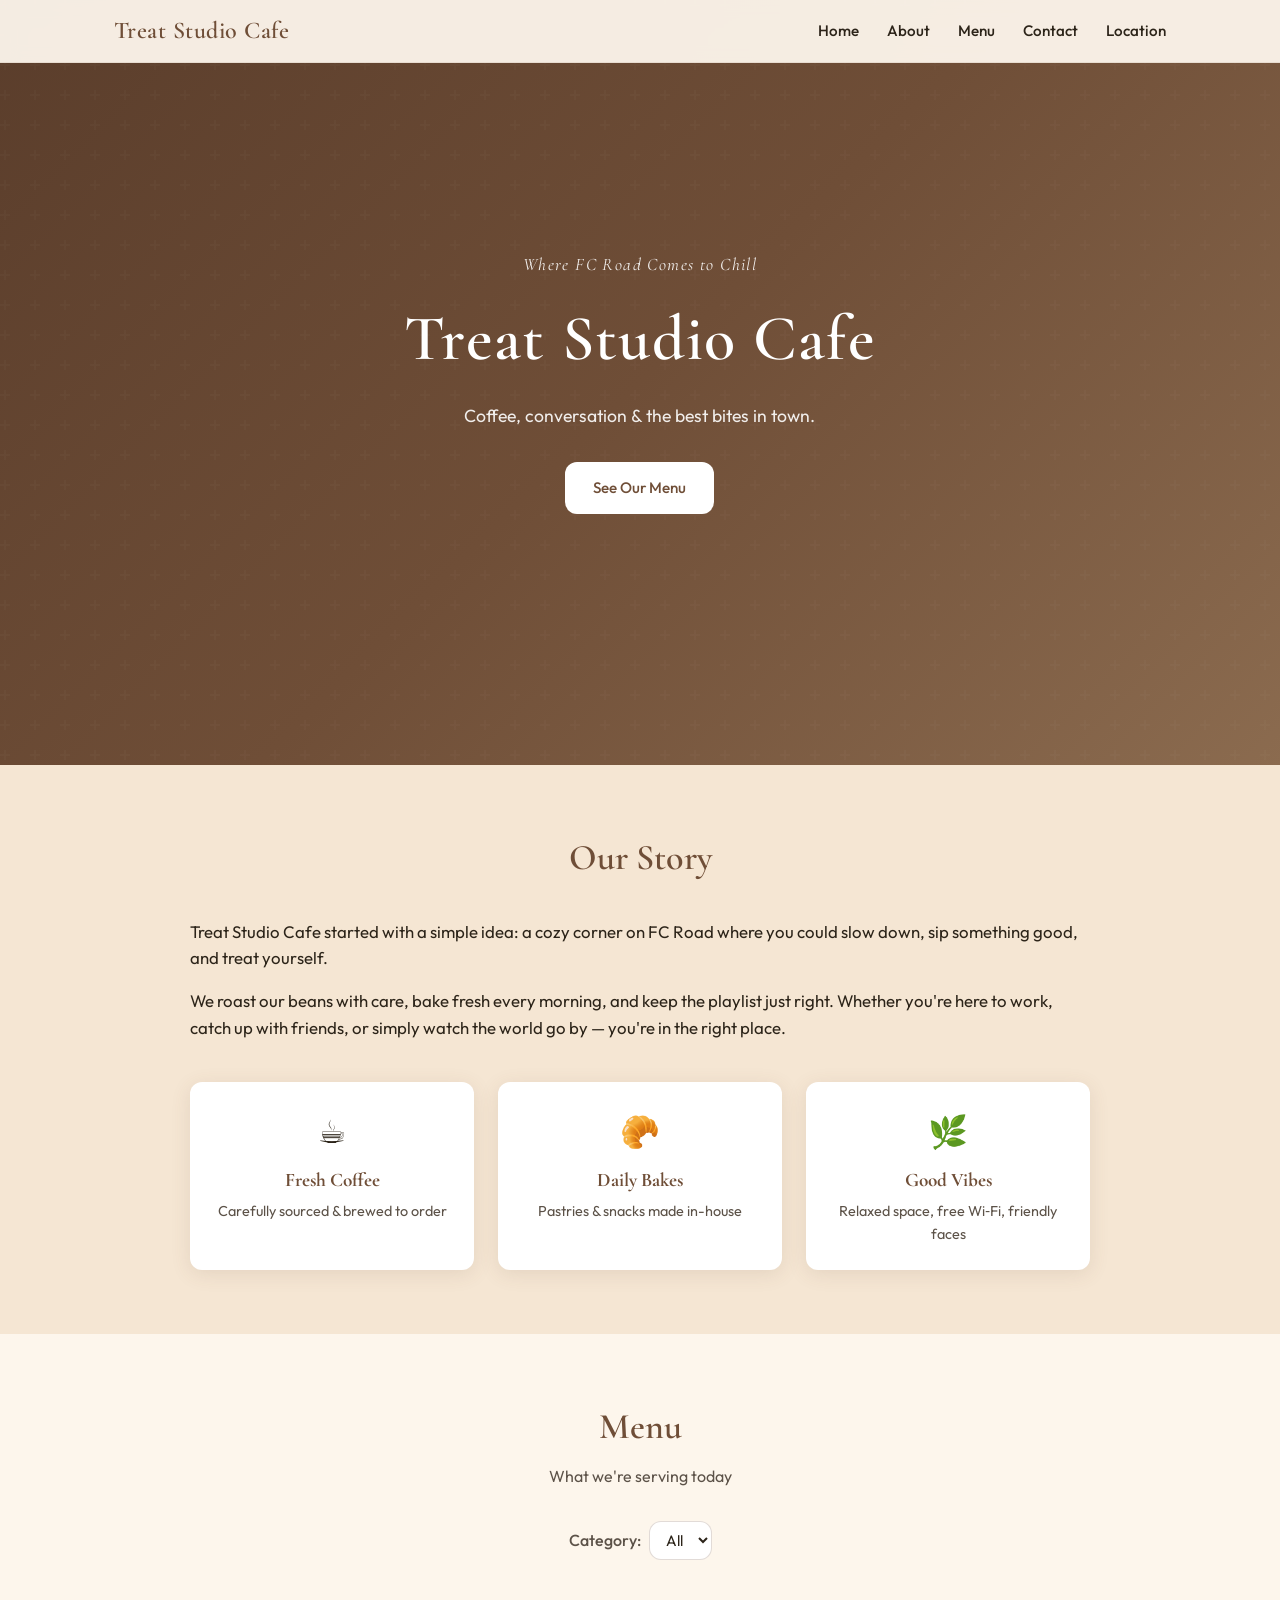
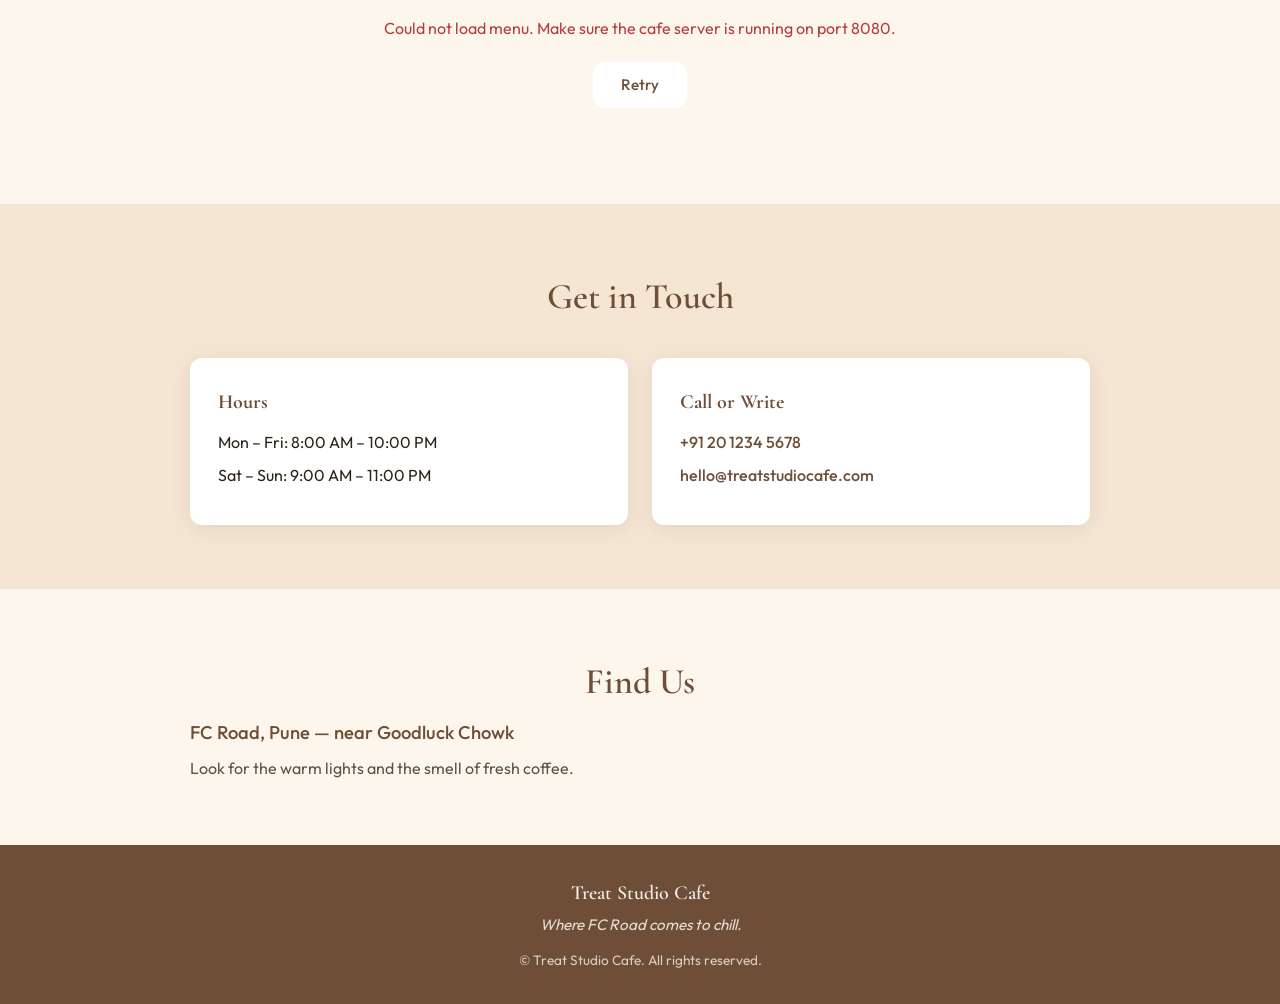
==== frontend/index.html @ 45c1e70e "Initial commit: Treat Studio Cafe - Spring Boot backend, frontend, sample menu Co-authored-by: Curso" ====
<!DOCTYPE html>
<html lang="en" data-api-base="http://localhost:8080">
<head>
    <meta charset="UTF-8">
    <meta name="viewport" content="width=device-width, initial-scale=1.0">
    <meta name="description" content="Treat Studio Cafe — Where FC Road comes to chill. Coffee, bites, and good vibes in Pune.">
    <!-- Set API base URL for different environments, e.g. data-api-base="http://localhost:8080" -->
    <title>Treat Studio Cafe | FC Road, Pune</title>
    <link rel="preconnect" href="https://fonts.googleapis.com">
    <link rel="preconnect" href="https://fonts.gstatic.com" crossorigin>
    <link href="https://fonts.googleapis.com/css2?family=Cormorant+Garamond:ital,wght@0,400;0,600;1,400&family=Outfit:wght@300;400;500;600&display=swap" rel="stylesheet">
    <link rel="stylesheet" href="style.css">
</head>
<body>
    <header class="site-header">
        <div class="header-inner">
            <a href="#home" class="logo">Treat Studio Cafe</a>
            <button class="nav-toggle" aria-label="Toggle menu">
                <span></span><span></span><span></span>
            </button>
            <nav class="main-nav">
                <a href="#home">Home</a>
                <a href="#about">About</a>
                <a href="#menu">Menu</a>
                <a href="#contact">Contact</a>
                <a href="#location">Location</a>
            </nav>
        </div>
    </header>

    <main>
        <section id="home" class="hero">
            <div class="hero-overlay"></div>
            <div class="hero-content">
                <p class="hero-tagline">Where FC Road Comes to Chill</p>
                <h1>Treat Studio Cafe</h1>
                <p class="hero-desc">Coffee, conversation & the best bites in town.</p>
                <a href="#menu" class="btn btn-primary">See Our Menu</a>
            </div>
        </section>

        <section id="about" class="section about">
            <div class="container">
                <h2 class="section-title">Our Story</h2>
                <div class="about-grid">
                    <div class="about-text">
                        <p>Treat Studio Cafe started with a simple idea: a cozy corner on FC Road where you could slow down, sip something good, and treat yourself.</p>
                        <p>We roast our beans with care, bake fresh every morning, and keep the playlist just right. Whether you're here to work, catch up with friends, or simply watch the world go by — you're in the right place.</p>
                    </div>
                    <div class="about-features">
                        <div class="feature">
                            <span class="feature-icon">☕</span>
                            <h3>Fresh Coffee</h3>
                            <p>Carefully sourced & brewed to order</p>
                        </div>
                        <div class="feature">
                            <span class="feature-icon">🥐</span>
                            <h3>Daily Bakes</h3>
                            <p>Pastries & snacks made in-house</p>
                        </div>
                        <div class="feature">
                            <span class="feature-icon">🌿</span>
                            <h3>Good Vibes</h3>
                            <p>Relaxed space, free Wi‑Fi, friendly faces</p>
                        </div>
                    </div>
                </div>
            </div>
        </section>

        <section id="menu" class="section menu-section">
            <div class="container">
                <h2 class="section-title">Menu</h2>
                <p class="section-subtitle">What we're serving today</p>
                <div id="menu-filters" class="menu-filters" hidden>
                    <label for="menu-category">Category:</label>
                    <select id="menu-category" class="menu-category-select" aria-label="Filter by category">
                        <option value="">All</option>
                    </select>
                </div>
                <div id="menu-loading" class="menu-loading" hidden>Loading menu…</div>
                <div id="menu-error" class="menu-error" hidden>
                    <span id="menu-error-text"></span>
                    <button type="button" id="menu-retry" class="btn btn-primary">Retry</button>
                </div>
                <div id="menu-list" class="menu-grid"></div>
                <p id="menu-empty" class="menu-empty" hidden>No items on the menu right now. Check back soon!</p>
            </div>
        </section>

        <section id="contact" class="section contact">
            <div class="container">
                <h2 class="section-title">Get in Touch</h2>
                <div class="contact-grid">
                    <div class="contact-card">
                        <h3>Hours</h3>
                        <p>Mon – Fri: 8:00 AM – 10:00 PM</p>
                        <p>Sat – Sun: 9:00 AM – 11:00 PM</p>
                    </div>
                    <div class="contact-card">
                        <h3>Call or Write</h3>
                        <p><a href="tel:+912012345678">+91 20 1234 5678</a></p>
                        <p><a href="mailto:hello@treatstudiocafe.com">hello@treatstudiocafe.com</a></p>
                    </div>
                </div>
            </div>
        </section>

        <section id="location" class="section location">
            <div class="container">
                <h2 class="section-title">Find Us</h2>
                <p class="location-address">FC Road, Pune — near Goodluck Chowk</p>
                <p class="location-note">Look for the warm lights and the smell of fresh coffee.</p>
            </div>
        </section>
    </main>

    <footer class="site-footer">
        <div class="footer-inner">
            <p class="footer-brand">Treat Studio Cafe</p>
            <p class="footer-tagline">Where FC Road comes to chill.</p>
            <p class="footer-copy">&copy; Treat Studio Cafe. All rights reserved.</p>
        </div>
    </footer>

    <script src="script.js"></script>
</body>
</html>
---- frontend/style.css ----
/* --- Variables --- */
:root {
    --color-cream: #FDF6EC;
    --color-cream-dark: #F5E6D3;
    --color-brown: #6F4E37;
    --color-brown-dark: #5a3d2b;
    --color-brown-light: #8B6B4F;
    --color-text: #2c2419;
    --color-text-muted: #5c5248;
    --color-white: #fff;
    --font-heading: 'Cormorant Garamond', Georgia, serif;
    --font-body: 'Outfit', system-ui, sans-serif;
    --shadow: 0 4px 20px rgba(111, 78, 55, 0.12);
    --shadow-hover: 0 8px 30px rgba(111, 78, 55, 0.18);
    --radius: 12px;
    --transition: 0.25s ease;
}

/* --- Reset & base --- */
*, *::before, *::after { box-sizing: border-box; }
html { scroll-behavior: smooth; }
body {
    margin: 0;
    font-family: var(--font-body);
    font-weight: 400;
    font-size: 1rem;
    line-height: 1.6;
    color: var(--color-text);
    background: var(--color-cream);
}

/* --- Header --- */
.site-header {
    position: fixed;
    top: 0;
    left: 0;
    right: 0;
    z-index: 100;
    background: rgba(253, 246, 236, 0.95);
    backdrop-filter: blur(8px);
    border-bottom: 1px solid rgba(111, 78, 55, 0.1);
    transition: background var(--transition), box-shadow var(--transition);
}
.site-header.scrolled {
    background: rgba(253, 246, 236, 0.98);
    box-shadow: 0 2px 12px rgba(111, 78, 55, 0.08);
}
.header-inner {
    max-width: 1100px;
    margin: 0 auto;
    padding: 0.75rem 1.5rem;
    display: flex;
    align-items: center;
    justify-content: space-between;
}
.logo {
    font-family: var(--font-heading);
    font-size: 1.5rem;
    font-weight: 600;
    color: var(--color-brown);
    text-decoration: none;
    letter-spacing: 0.02em;
}
.logo:hover { color: var(--color-brown-dark); }
.main-nav {
    display: flex;
    gap: 1.75rem;
}
.main-nav a {
    color: var(--color-text);
    text-decoration: none;
    font-weight: 500;
    font-size: 0.95rem;
    transition: color var(--transition);
}
.main-nav a:hover { color: var(--color-brown); }
.nav-toggle {
    display: none;
    flex-direction: column;
    gap: 5px;
    background: none;
    border: none;
    cursor: pointer;
    padding: 4px;
}
.nav-toggle span {
    width: 22px;
    height: 2px;
    background: var(--color-brown);
    border-radius: 1px;
}

/* --- Hero --- */
.hero {
    position: relative;
    min-height: 85vh;
    display: flex;
    align-items: center;
    justify-content: center;
    text-align: center;
    background: linear-gradient(135deg, var(--color-brown-dark) 0%, var(--color-brown) 50%, var(--color-brown-light) 100%);
    padding: 2rem 1.5rem;
}
.hero-overlay {
    position: absolute;
    inset: 0;
    background: url("data:image/svg+xml,%3Csvg width='60' height='60' viewBox='0 0 60 60' xmlns='http://www.w3.org/2000/svg'%3E%3Cg fill='none' fill-rule='evenodd'%3E%3Cg fill='%23ffffff' fill-opacity='0.04'%3E%3Cpath d='M36 34v-4h-2v4h-4v2h4v4h2v-4h4v-2h-4zm0-30V0h-2v4h-4v2h4v4h2V6h4V4h-4zM6 34v-4H4v4H0v2h4v4h2v-4h4v-2H6zM6 4V0H4v4H0v2h4v4h2V6h4V4H6z'/%3E%3C/g%3E%3C/g%3E%3C/svg%3E");
    opacity: 0.5;
}
.hero-content { position: relative; z-index: 1; }
.hero-tagline {
    font-family: var(--font-heading);
    font-size: 1.1rem;
    font-style: italic;
    color: rgba(255,255,255,0.9);
    margin: 0 0 0.5rem;
    letter-spacing: 0.08em;
}
.hero h1 {
    font-family: var(--font-heading);
    font-size: clamp(2.5rem, 8vw, 4rem);
    font-weight: 600;
    color: var(--color-white);
    margin: 0 0 0.75rem;
    letter-spacing: 0.02em;
}
.hero-desc {
    color: rgba(255,255,255,0.9);
    font-size: 1.1rem;
    margin: 0 0 2rem;
    max-width: 400px;
    margin-left: auto;
    margin-right: auto;
}
.btn {
    display: inline-block;
    padding: 0.85rem 1.75rem;
    font-family: var(--font-body);
    font-size: 0.95rem;
    font-weight: 500;
    text-decoration: none;
    border-radius: var(--radius);
    transition: all var(--transition);
    cursor: pointer;
    border: none;
}
.btn-primary {
    background: var(--color-white);
    color: var(--color-brown);
}
.btn-primary:hover {
    background: var(--color-cream);
    transform: translateY(-2px);
    box-shadow: var(--shadow-hover);
}

/* --- Sections --- */
.section {
    padding: 4rem 1.5rem;
}
.container {
    max-width: 900px;
    margin: 0 auto;
}
.section-title {
    font-family: var(--font-heading);
    font-size: clamp(1.75rem, 4vw, 2.25rem);
    font-weight: 600;
    color: var(--color-brown);
    margin: 0 0 0.5rem;
    text-align: center;
}
.section-subtitle {
    text-align: center;
    color: var(--color-text-muted);
    margin: 0 0 2rem;
}

/* --- About --- */
.about { background: var(--color-cream-dark); }
.about-grid {
    display: grid;
    gap: 2.5rem;
    margin-top: 2rem;
}
.about-text p {
    margin: 0 0 1rem;
    color: var(--color-text);
    font-size: 1.05rem;
}
.about-text p:last-child { margin-bottom: 0; }
.about-features {
    display: grid;
    grid-template-columns: repeat(auto-fit, minmax(180px, 1fr));
    gap: 1.5rem;
}
.feature {
    text-align: center;
    padding: 1.5rem 1rem;
    background: var(--color-white);
    border-radius: var(--radius);
    box-shadow: var(--shadow);
    transition: transform var(--transition), box-shadow var(--transition);
}
.feature:hover {
    transform: translateY(-4px);
    box-shadow: var(--shadow-hover);
}
.feature-icon { font-size: 2rem; display: block; margin-bottom: 0.5rem; }
.feature h3 {
    font-family: var(--font-heading);
    font-size: 1.2rem;
    color: var(--color-brown);
    margin: 0 0 0.25rem;
}
.feature p {
    margin: 0;
    font-size: 0.9rem;
    color: var(--color-text-muted);
}

/* --- Menu --- */
.menu-section { background: var(--color-cream); }
.menu-grid {
    display: grid;
    grid-template-columns: repeat(auto-fill, minmax(260px, 1fr));
    gap: 1.5rem;
}
.menu-card {
    background: var(--color-white);
    border-radius: var(--radius);
    padding: 1.5rem;
    box-shadow: var(--shadow);
    transition: transform var(--transition), box-shadow var(--transition);
    border: 1px solid rgba(111, 78, 55, 0.08);
}
.menu-card:hover {
    transform: translateY(-2px);
    box-shadow: var(--shadow-hover);
}
.menu-card h3 {
    font-family: var(--font-heading);
    font-size: 1.35rem;
    color: var(--color-brown);
    margin: 0 0 0.5rem;
}
.menu-card .description {
    color: var(--color-text-muted);
    font-size: 0.95rem;
    margin: 0 0 0.75rem;
    line-height: 1.5;
}
.menu-card-category {
    display: inline-block;
    font-size: 0.75rem;
    font-weight: 500;
    color: var(--color-brown);
    text-transform: uppercase;
    letter-spacing: 0.05em;
    margin-bottom: 0.35rem;
}
.menu-card .price {
    font-weight: 600;
    color: var(--color-brown);
    font-size: 1.1rem;
}
.menu-filters {
    display: flex;
    align-items: center;
    justify-content: center;
    gap: 0.5rem;
    margin-bottom: 1.5rem;
}
.menu-filters label { font-weight: 500; color: var(--color-text-muted); }
.menu-category-select {
    padding: 0.5rem 0.75rem;
    border-radius: var(--radius);
    border: 1px solid rgba(111, 78, 55, 0.2);
    font-family: var(--font-body);
    font-size: 0.95rem;
    background: var(--color-white);
    color: var(--color-text);
}
.menu-loading, .menu-error, .menu-empty {
    text-align: center;
    padding: 2rem;
    color: var(--color-text-muted);
}
.menu-error {
    color: #b53d3d;
    display: flex;
    flex-direction: column;
    align-items: center;
    gap: 1rem;
}
.menu-error .btn { margin-top: 0.25rem; }

/* --- Contact --- */
.contact { background: var(--color-cream-dark); }
.contact-grid {
    display: grid;
    grid-template-columns: repeat(auto-fit, minmax(240px, 1fr));
    gap: 1.5rem;
    margin-top: 2rem;
}
.contact-card {
    background: var(--color-white);
    padding: 1.75rem;
    border-radius: var(--radius);
    box-shadow: var(--shadow);
}
.contact-card h3 {
    font-family: var(--font-heading);
    font-size: 1.25rem;
    color: var(--color-brown);
    margin: 0 0 0.75rem;
}
.contact-card p {
    margin: 0 0 0.5rem;
    color: var(--color-text);
}
.contact-card a {
    color: var(--color-brown);
    text-decoration: none;
    font-weight: 500;
}
.contact-card a:hover { text-decoration: underline; }

/* --- Location --- */
.location { background: var(--color-cream); }
.location-address {
    font-size: 1.15rem;
    font-weight: 500;
    color: var(--color-brown);
    margin: 0 0 0.5rem;
}
.location-note {
    color: var(--color-text-muted);
    margin: 0;
}

/* --- Footer --- */
.site-footer {
    background: var(--color-brown);
    color: rgba(255,255,255,0.9);
    text-align: center;
    padding: 2rem 1.5rem;
}
.footer-brand {
    font-family: var(--font-heading);
    font-size: 1.25rem;
    font-weight: 600;
    margin: 0 0 0.25rem;
}
.footer-tagline {
    font-style: italic;
    opacity: 0.9;
    margin: 0 0 0.75rem;
    font-size: 0.95rem;
}
.footer-copy {
    margin: 0;
    font-size: 0.85rem;
    opacity: 0.8;
}

/* --- Responsive --- */
@media (max-width: 768px) {
    .nav-toggle { display: flex; }
    .main-nav {
        position: fixed;
        top: 0;
        right: 0;
        width: 80%;
        max-width: 280px;
        height: 100vh;
        background: var(--color-cream);
        flex-direction: column;
        padding: 5rem 1.5rem 1.5rem;
        gap: 1rem;
        box-shadow: -4px 0 20px rgba(0,0,0,0.08);
        transform: translateX(100%);
        transition: transform var(--transition);
    }
    .main-nav.is-open { transform: translateX(0); }
    .section { padding: 3rem 1rem; }
    .about-features { grid-template-columns: 1fr; }
    .menu-grid { grid-template-columns: 1fr; }
}
@media (min-width: 769px) {
    .main-nav.is-open { transform: none; }
}
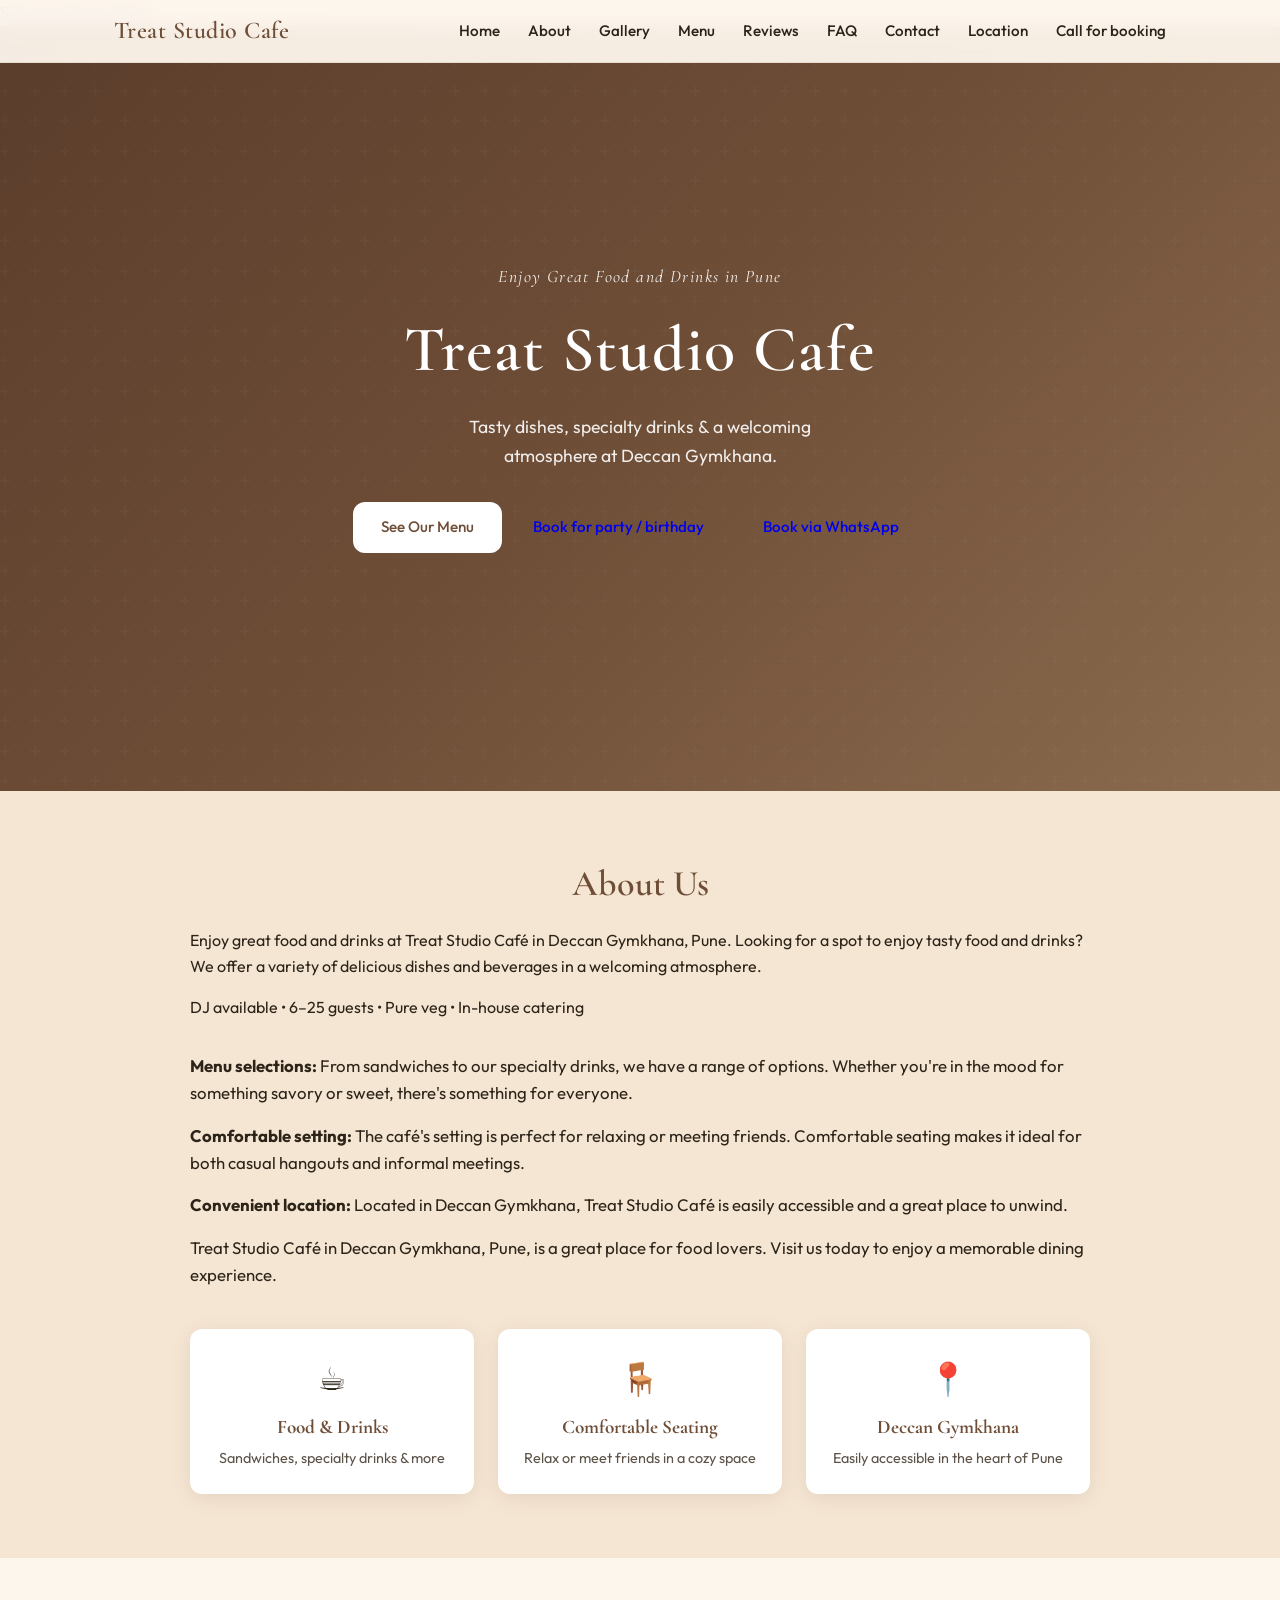
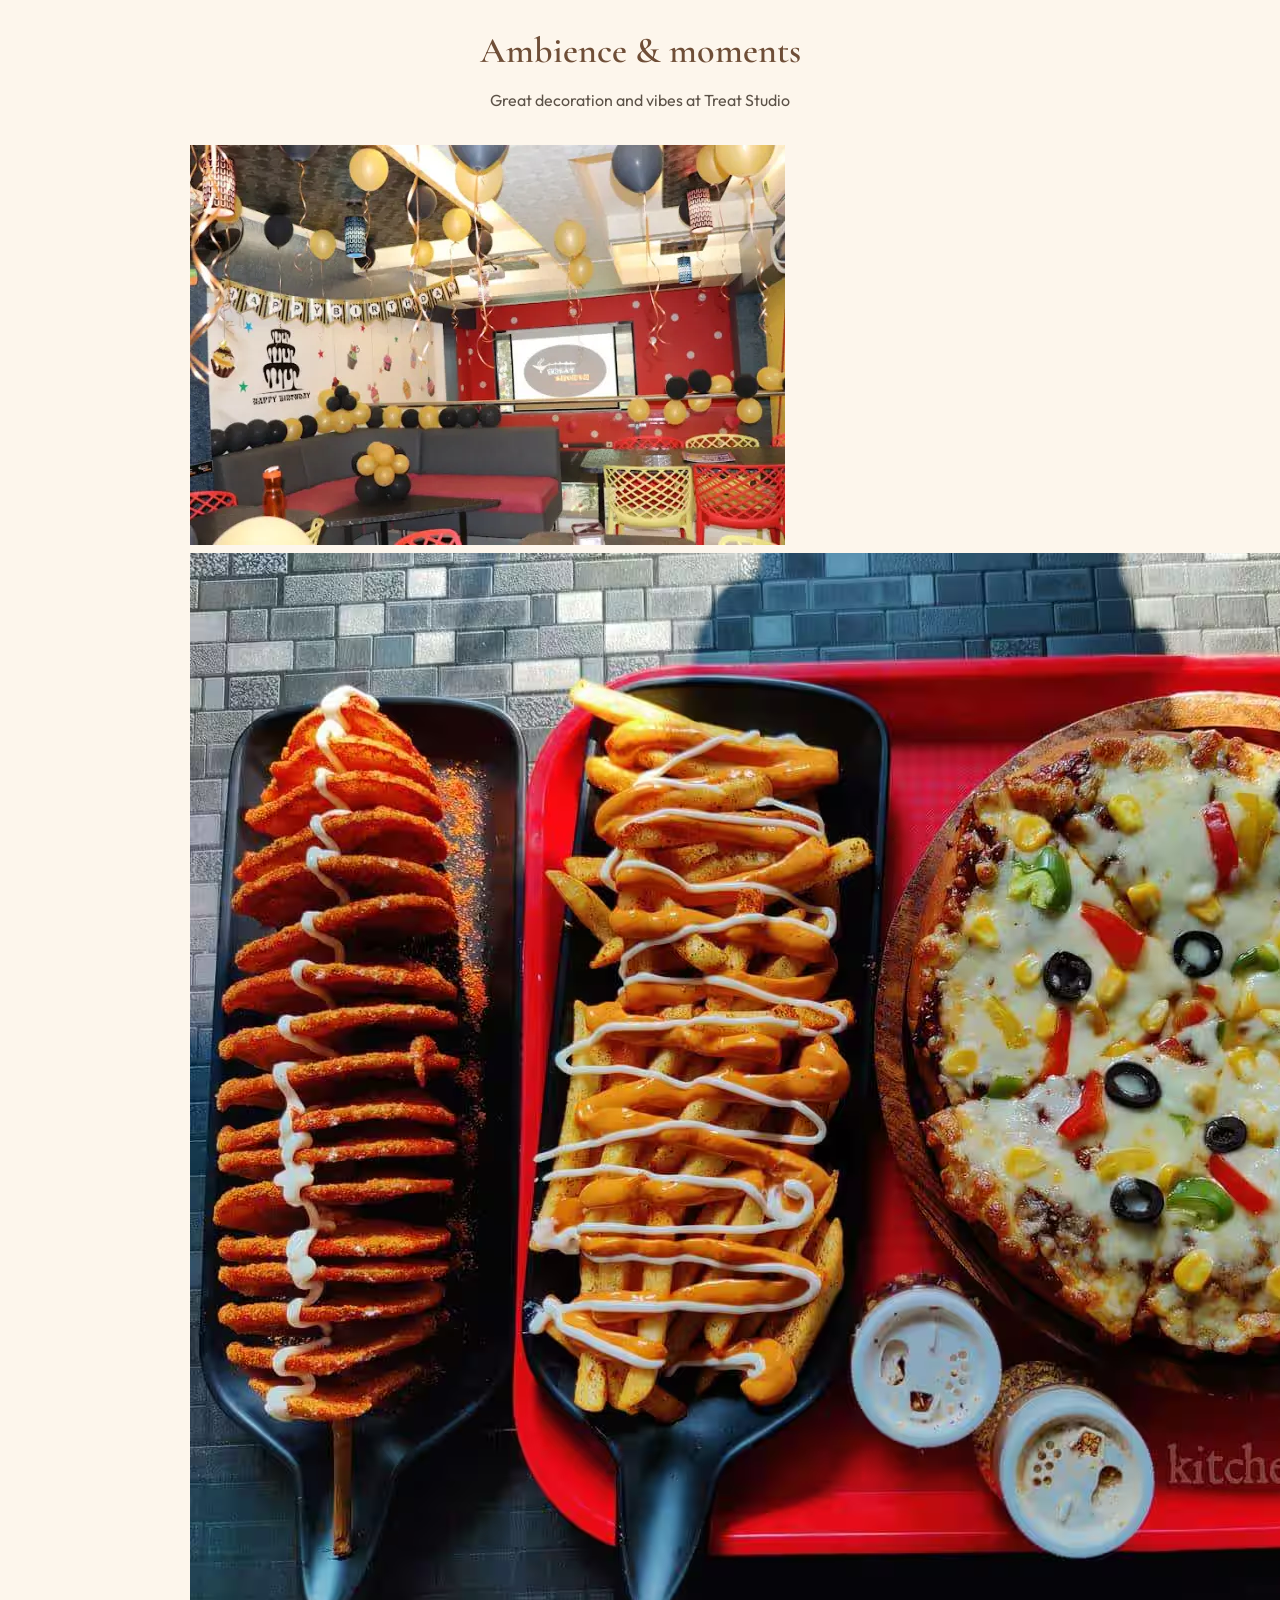
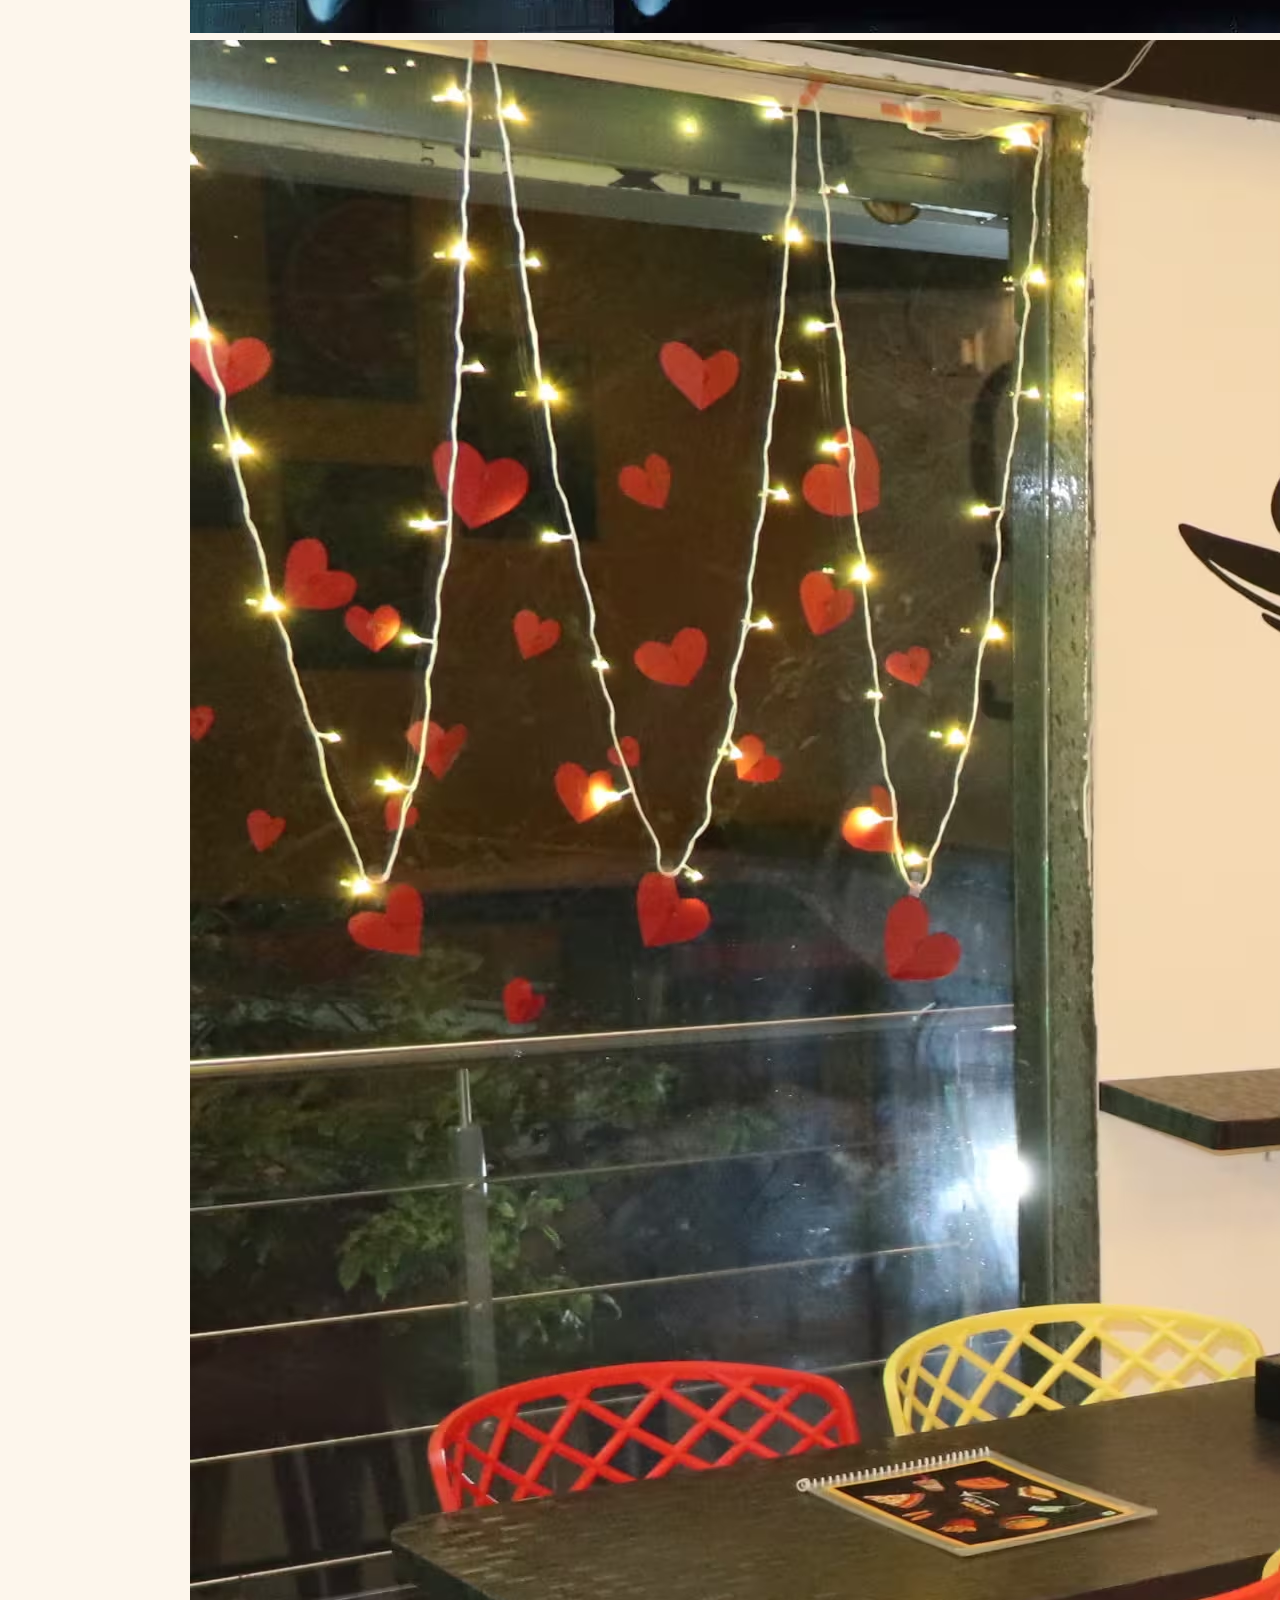
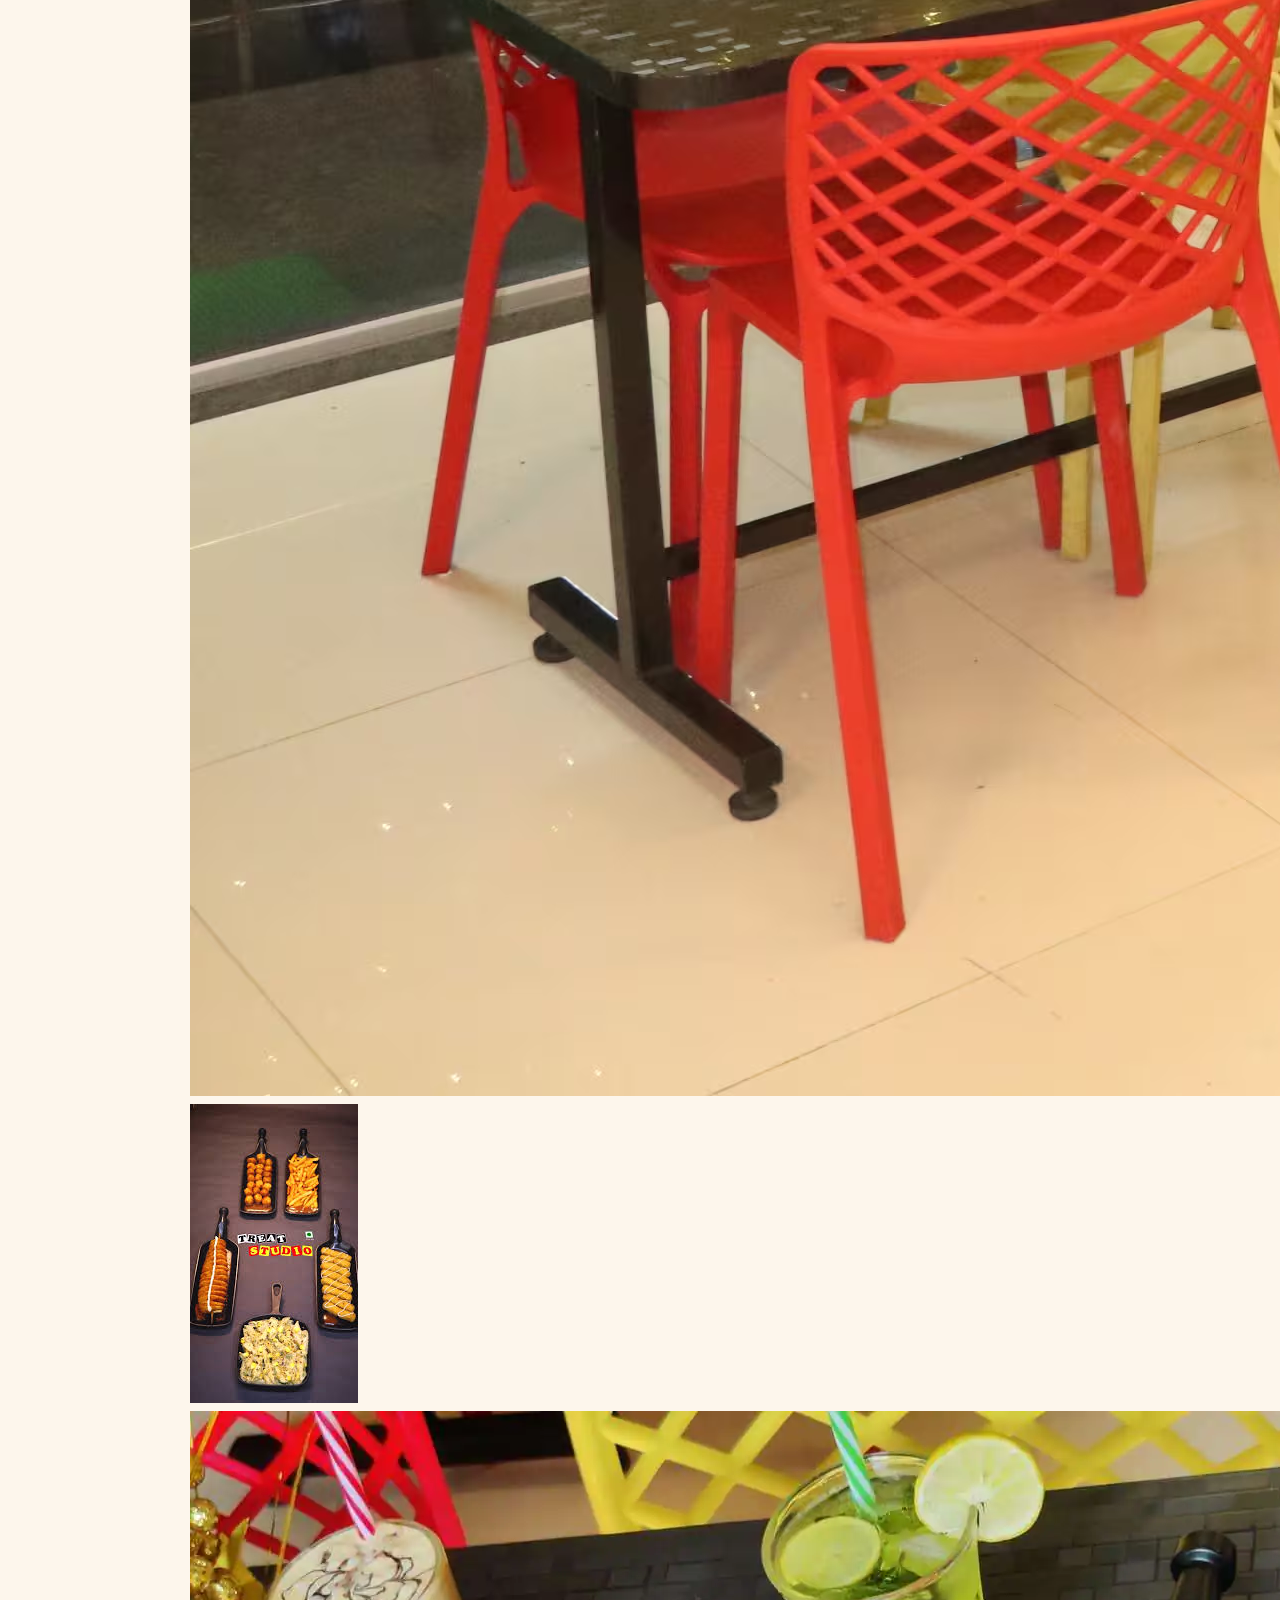
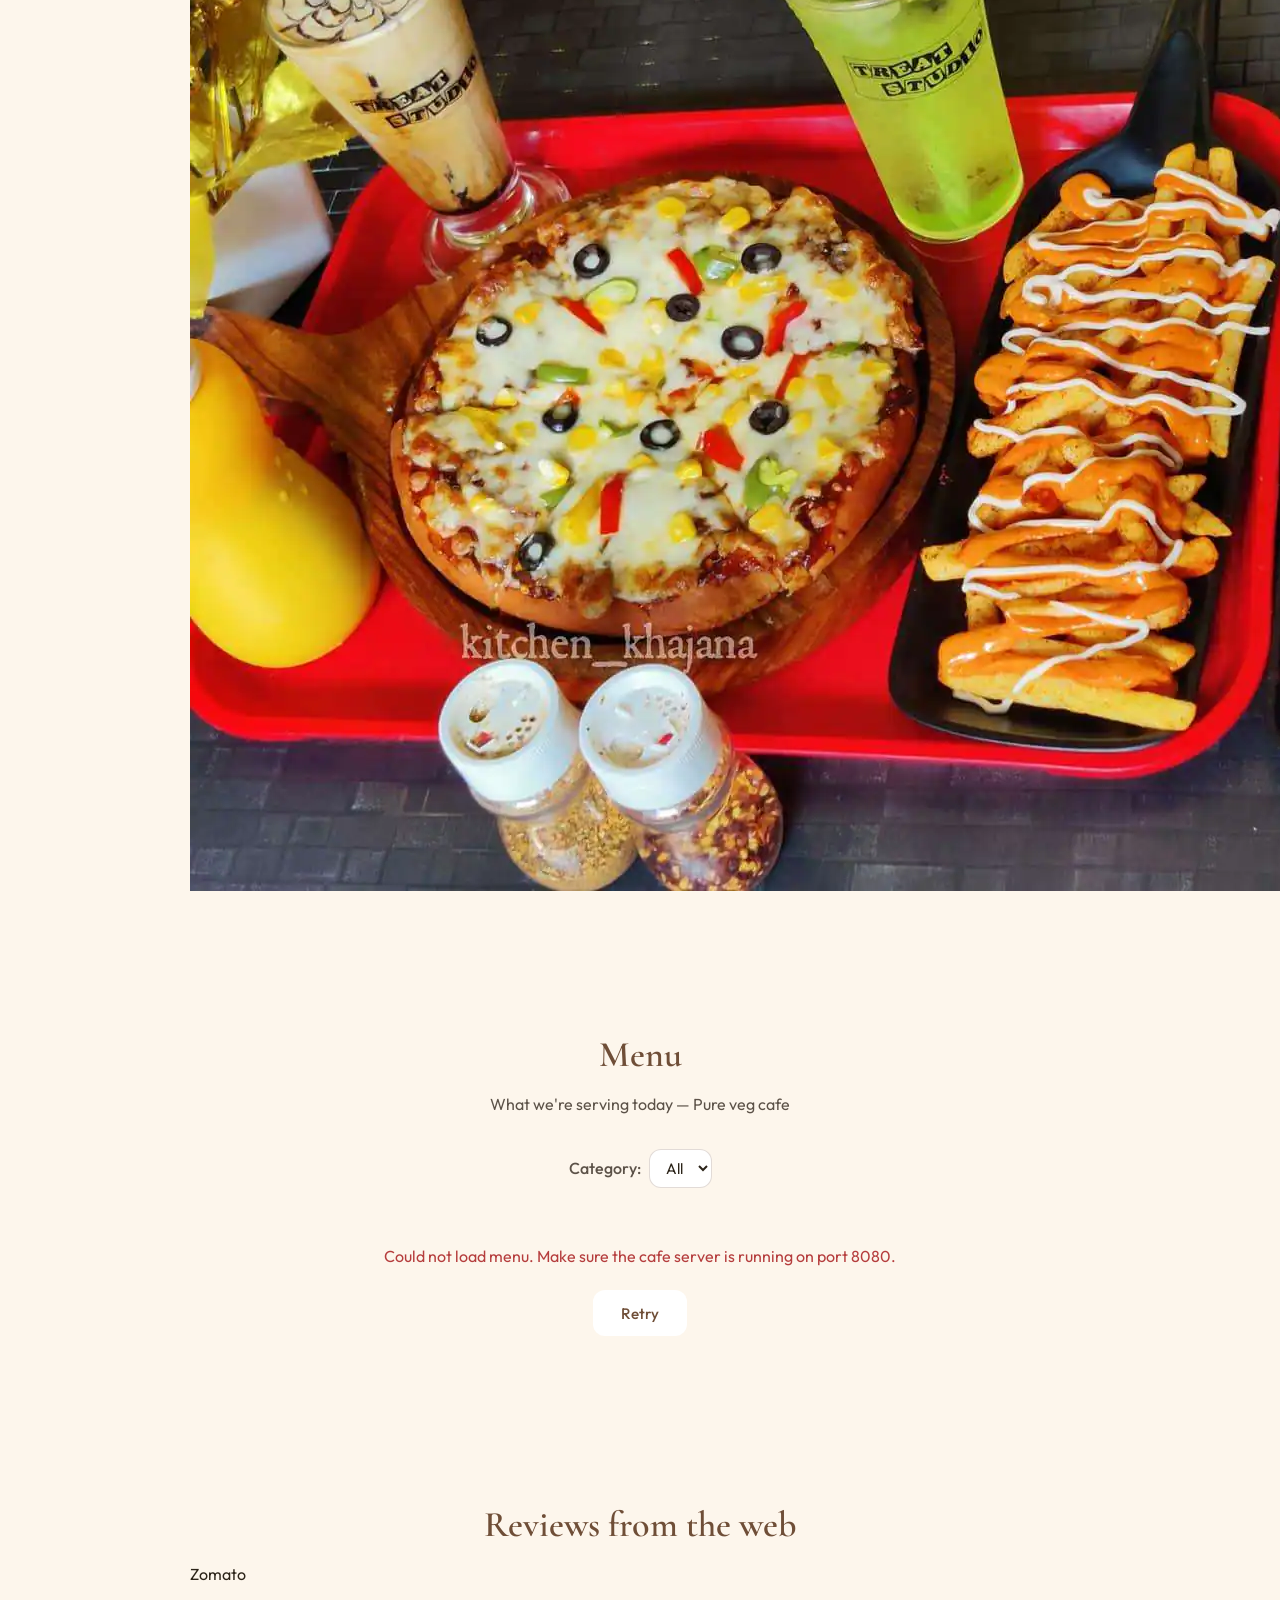
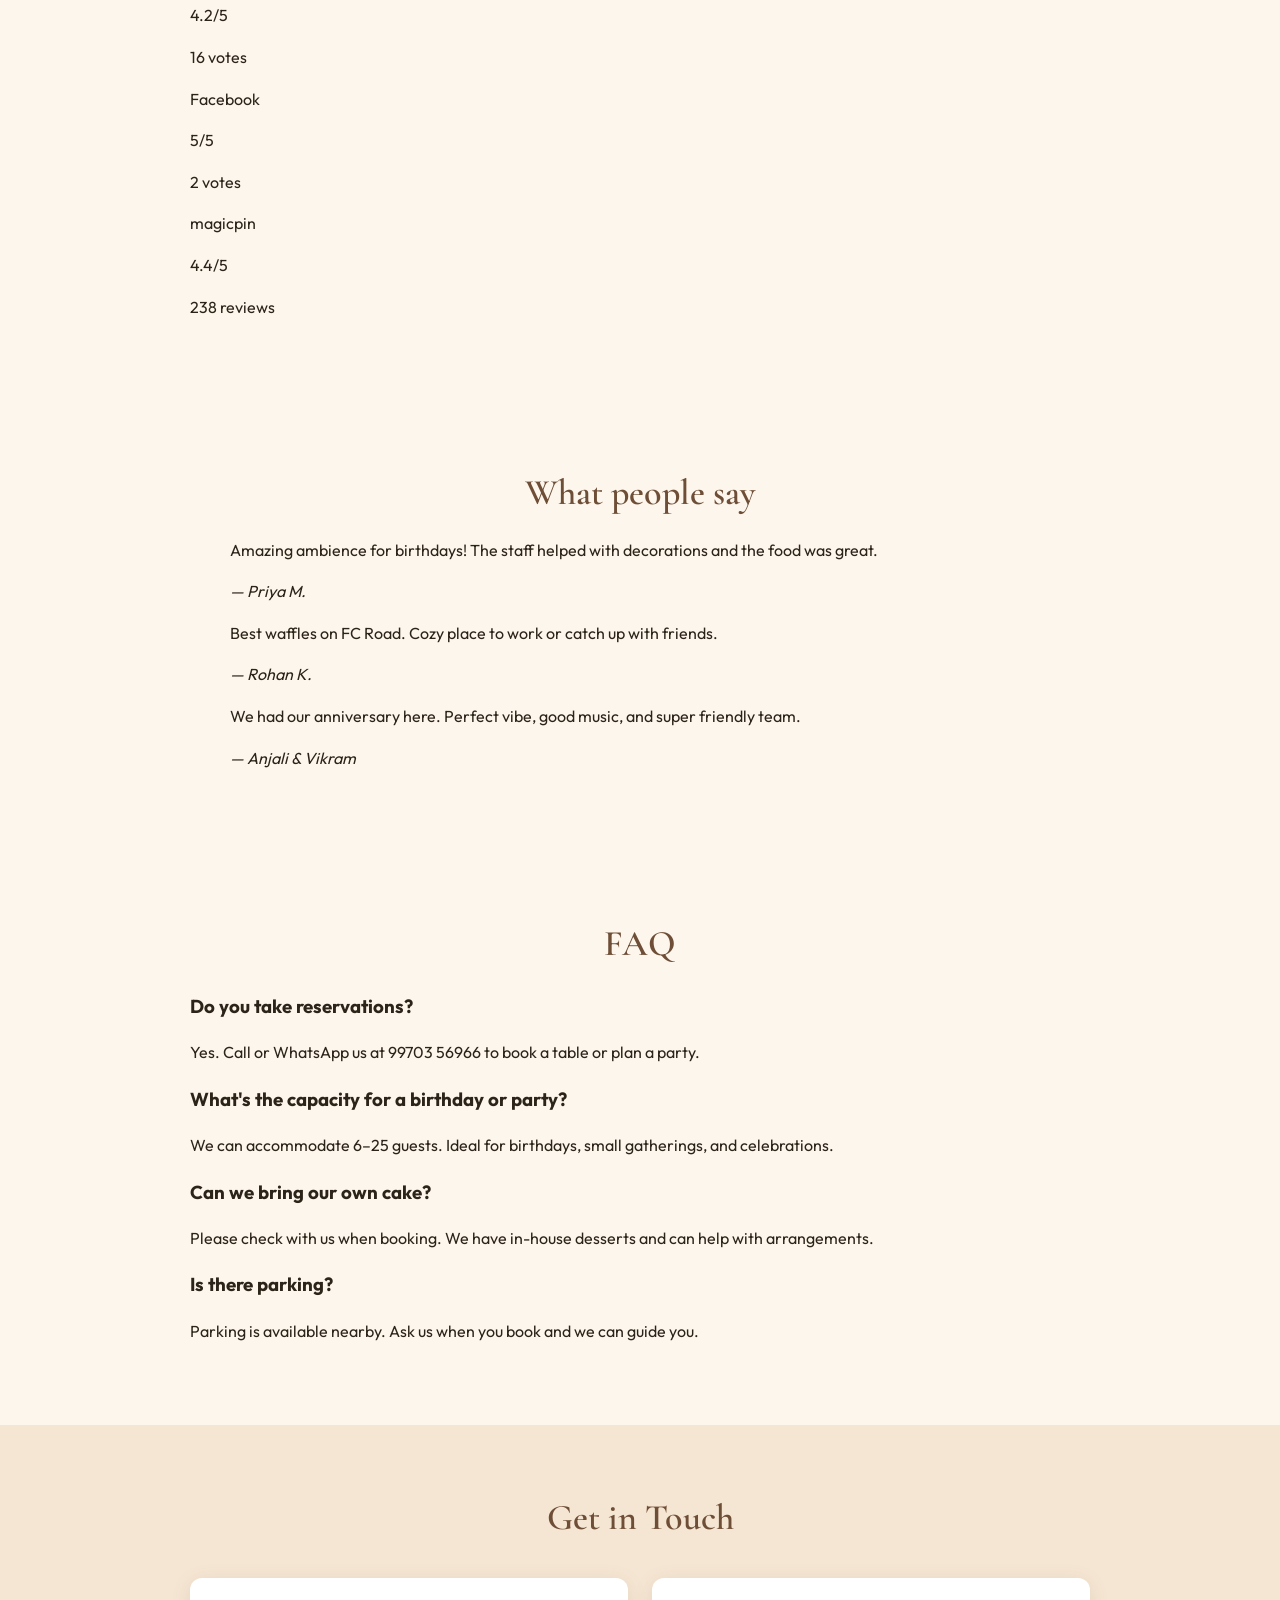
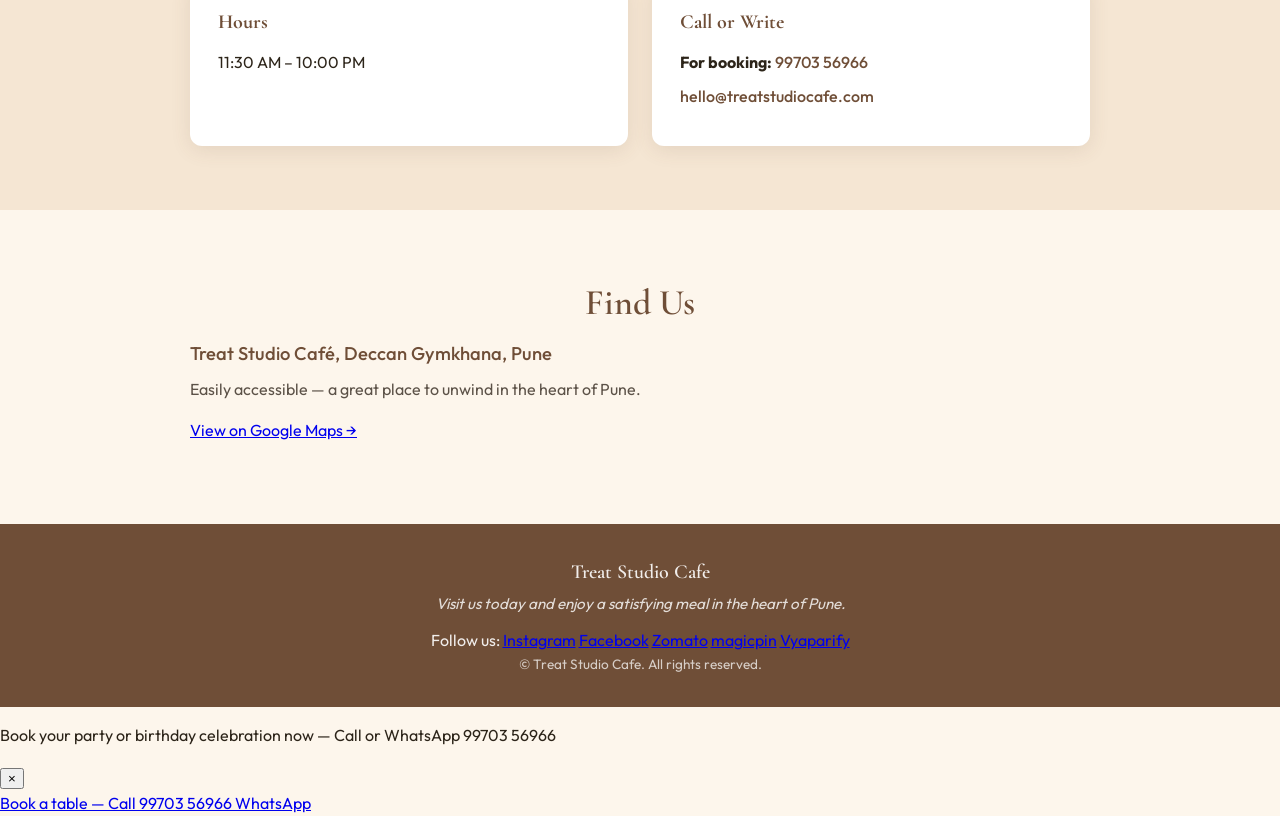
==== commit ba6f4940: "Point frontend and docs to Railway backend" ====
--- a/frontend/index.html
+++ b/frontend/index.html
@@ -1,17 +1,41 @@
 <!DOCTYPE html>
-<html lang="en" data-api-base="http://localhost:8080">
+<html lang="en" data-api-base="https://treatstudiocafeproject-production.up.railway.app">
 <head>
     <meta charset="UTF-8">
     <meta name="viewport" content="width=device-width, initial-scale=1.0">
-    <meta name="description" content="Treat Studio Cafe — Where FC Road comes to chill. Coffee, bites, and good vibes in Pune.">
+    <title>Treat Studio Cafe | Deccan Gymkhana Pune — Food, Drinks & Great Vibes</title>
+    <meta name="description" content="Enjoy great food and drinks at Treat Studio Café in Deccan Gymkhana, Pune. Sandwiches, specialty drinks, comfortable seating. Book: 99703 56966.">
+    <!-- Open Graph for better link previews -->
+    <meta property="og:title" content="Treat Studio Cafe | Deccan Gymkhana, Pune">
+    <meta property="og:description" content="Tasty food, drinks & a welcoming atmosphere. Visit Treat Studio Café in Deccan Gymkhana for a memorable dining experience. Book: 99703 56966.">
+    <meta property="og:type" content="website">
+    <!-- Add og:image when you have a share image: <meta property="og:image" content="https://yoursite.com/images/og-share.jpg"> -->
+    <link rel="icon" href="images/favicon.png" type="image/png">
     <!-- Set API base URL for different environments, e.g. data-api-base="http://localhost:8080" -->
-    <title>Treat Studio Cafe | FC Road, Pune</title>
     <link rel="preconnect" href="https://fonts.googleapis.com">
     <link rel="preconnect" href="https://fonts.gstatic.com" crossorigin>
     <link href="https://fonts.googleapis.com/css2?family=Cormorant+Garamond:ital,wght@0,400;0,600;1,400&family=Outfit:wght@300;400;500;600&display=swap" rel="stylesheet">
     <link rel="stylesheet" href="style.css">
+    <script type="application/ld+json">
+    {
+      "@context": "https://schema.org",
+      "@type": "Restaurant",
+      "name": "Treat Studio Cafe",
+      "image": "https://images.unsplash.com/photo-1554118811-1e0d58224efd?w=800&h=600&fit=crop",
+      "address": {
+        "@type": "PostalAddress",
+        "addressLocality": "Deccan Gymkhana, Pune",
+        "addressRegion": "Maharashtra"
+      },
+      "telephone": "+919970356966",
+      "openingHoursSpecification": { "@type": "OpeningHoursSpecification", "dayOfWeek": ["Monday","Tuesday","Wednesday","Thursday","Friday","Saturday","Sunday"], "opens": "11:30", "closes": "22:00" },
+      "priceRange": "₹₹",
+      "servesCuisine": ["Vegetarian", "Coffee", "Fast Food", "Desserts", "Pizza", "Burgers", "Beverages"]
+    }
+    </script>
 </head>
 <body>
+    <a href="#main-content" class="skip-link">Skip to main content</a>
     <header class="site-header">
         <div class="header-inner">
             <a href="#home" class="logo">Treat Studio Cafe</a>
@@ -21,57 +45,97 @@
             <nav class="main-nav">
                 <a href="#home">Home</a>
                 <a href="#about">About</a>
+                <a href="#gallery">Gallery</a>
                 <a href="#menu">Menu</a>
+                <a href="#reviews">Reviews</a>
+                <a href="#faq">FAQ</a>
                 <a href="#contact">Contact</a>
                 <a href="#location">Location</a>
+                <a href="tel:+919970356966" class="nav-book">Call for booking</a>
             </nav>
         </div>
     </header>
 
-    <main>
+    <main id="main-content">
         <section id="home" class="hero">
+            <div class="hero-glow" aria-hidden="true"></div>
             <div class="hero-overlay"></div>
+            <div class="hero-deco hero-deco-1" aria-hidden="true"></div>
+            <div class="hero-deco hero-deco-2" aria-hidden="true"></div>
+            <div class="hero-deco hero-deco-3" aria-hidden="true"></div>
             <div class="hero-content">
-                <p class="hero-tagline">Where FC Road Comes to Chill</p>
-                <h1>Treat Studio Cafe</h1>
-                <p class="hero-desc">Coffee, conversation & the best bites in town.</p>
-                <a href="#menu" class="btn btn-primary">See Our Menu</a>
+                <p class="hero-tagline">Enjoy Great Food and Drinks in Pune</p>
+                <h1 class="hero-title">Treat Studio Cafe</h1>
+                <p class="hero-desc">Tasty dishes, specialty drinks & a welcoming atmosphere at Deccan Gymkhana.</p>
+                <div class="hero-btns">
+                    <a href="#menu" class="btn btn-primary">See Our Menu</a>
+                    <a href="#contact" class="btn btn-secondary">Book for party / birthday</a>
+                <a href="https://wa.me/919970356966?text=Hi%2C%20I%20would%20like%20to%20book%20a%20table%20for%20a%20birthday%2Fparty.%20Please%20share%20availability." class="btn btn-whatsapp" target="_blank" rel="noopener noreferrer">Book via WhatsApp</a>
+                </div>
             </div>
         </section>
 
         <section id="about" class="section about">
             <div class="container">
-                <h2 class="section-title">Our Story</h2>
+                <h2 class="section-title">About Us</h2>
+                <p class="perfect-place">Enjoy great food and drinks at Treat Studio Café in Deccan Gymkhana, Pune. Looking for a spot to enjoy tasty food and drinks? We offer a variety of delicious dishes and beverages in a welcoming atmosphere.</p>
+                <p class="why-us">DJ available • 6–25 guests • Pure veg • In-house catering</p>
                 <div class="about-grid">
                     <div class="about-text">
-                        <p>Treat Studio Cafe started with a simple idea: a cozy corner on FC Road where you could slow down, sip something good, and treat yourself.</p>
-                        <p>We roast our beans with care, bake fresh every morning, and keep the playlist just right. Whether you're here to work, catch up with friends, or simply watch the world go by — you're in the right place.</p>
+                        <p><strong>Menu selections:</strong> From sandwiches to our specialty drinks, we have a range of options. Whether you're in the mood for something savory or sweet, there's something for everyone.</p>
+                        <p><strong>Comfortable setting:</strong> The café's setting is perfect for relaxing or meeting friends. Comfortable seating makes it ideal for both casual hangouts and informal meetings.</p>
+                        <p><strong>Convenient location:</strong> Located in Deccan Gymkhana, Treat Studio Café is easily accessible and a great place to unwind.</p>
+                        <p>Treat Studio Café in Deccan Gymkhana, Pune, is a great place for food lovers. Visit us today to enjoy a memorable dining experience.</p>
                     </div>
                     <div class="about-features">
                         <div class="feature">
                             <span class="feature-icon">☕</span>
-                            <h3>Fresh Coffee</h3>
-                            <p>Carefully sourced & brewed to order</p>
+                            <h3>Food & Drinks</h3>
+                            <p>Sandwiches, specialty drinks & more</p>
                         </div>
                         <div class="feature">
-                            <span class="feature-icon">🥐</span>
-                            <h3>Daily Bakes</h3>
-                            <p>Pastries & snacks made in-house</p>
+                            <span class="feature-icon">🪑</span>
+                            <h3>Comfortable Seating</h3>
+                            <p>Relax or meet friends in a cozy space</p>
                         </div>
                         <div class="feature">
-                            <span class="feature-icon">🌿</span>
-                            <h3>Good Vibes</h3>
-                            <p>Relaxed space, free Wi‑Fi, friendly faces</p>
+                            <span class="feature-icon">📍</span>
+                            <h3>Deccan Gymkhana</h3>
+                            <p>Easily accessible in the heart of Pune</p>
                         </div>
                     </div>
                 </div>
             </div>
         </section>
 
+        <section id="gallery" class="section gallery">
+            <div class="container">
+                <h2 class="section-title">Ambience & moments</h2>
+                <p class="section-subtitle">Great decoration and vibes at Treat Studio</p>
+                <div class="gallery-grid">
+                    <div class="gallery-item">
+                        <img src="images/gallery1.jpg" alt="Treat Studio Cafe Pune – ambience" loading="lazy" onerror="this.onerror=null;this.src='https://images.unsplash.com/photo-1554118811-1e0d58224efd?w=400&h=300&fit=crop';">
+                    </div>
+                    <div class="gallery-item">
+                        <img src="images/gallery2.jpg" alt="Treat Studio Cafe – coffee" loading="lazy" onerror="this.onerror=null;this.src='https://images.unsplash.com/photo-1509042239860-f550ce710b93?w=400&h=300&fit=crop';">
+                    </div>
+                    <div class="gallery-item">
+                        <img src="images/gallery3.jpg" alt="Treat Studio Cafe – food" loading="lazy" onerror="this.onerror=null;this.src='https://images.unsplash.com/photo-1466637574441-749b8f19452f?w=400&h=300&fit=crop';">
+                    </div>
+                    <div class="gallery-item">
+                        <img src="images/gallery4.jpg" alt="Treat Studio Cafe – space" loading="lazy" onerror="this.onerror=null;this.src='https://images.unsplash.com/photo-1514933651103-005eec06c04b?w=400&h=300&fit=crop';">
+                    </div>
+                    <div class="gallery-item">
+                        <img src="images/gallery5.jpg" alt="Treat Studio Cafe – ambience" loading="lazy" onerror="this.onerror=null;this.src='https://images.unsplash.com/photo-1554118811-1e0d58224efd?w=400&h=300&fit=crop';">
+                    </div>
+                </div>
+            </div>
+        </section>
+
         <section id="menu" class="section menu-section">
             <div class="container">
                 <h2 class="section-title">Menu</h2>
-                <p class="section-subtitle">What we're serving today</p>
+                <p class="section-subtitle">What we're serving today — Pure veg cafe</p>
                 <div id="menu-filters" class="menu-filters" hidden>
                     <label for="menu-category">Category:</label>
                     <select id="menu-category" class="menu-category-select" aria-label="Filter by category">
@@ -88,18 +152,84 @@
             </div>
         </section>
 
+        <section id="reviews" class="section reviews">
+            <div class="container">
+                <h2 class="section-title">Reviews from the web</h2>
+                <div class="reviews-grid">
+                    <div class="review-card">
+                        <span class="review-source">Zomato</span>
+                        <p class="review-rating">4.2<span class="review-max">/5</span></p>
+                        <p class="review-votes">16 votes</p>
+                    </div>
+                    <div class="review-card">
+                        <span class="review-source">Facebook</span>
+                        <p class="review-rating">5<span class="review-max">/5</span></p>
+                        <p class="review-votes">2 votes</p>
+                    </div>
+                    <div class="review-card">
+                        <span class="review-source">magicpin</span>
+                        <p class="review-rating">4.4<span class="review-max">/5</span></p>
+                        <p class="review-votes">238 reviews</p>
+                    </div>
+                </div>
+            </div>
+        </section>
+
+        <section id="testimonials" class="section testimonials">
+            <div class="container">
+                <h2 class="section-title">What people say</h2>
+                <div class="testimonials-grid">
+                    <blockquote class="testimonial-card">
+                        <p>Amazing ambience for birthdays! The staff helped with decorations and the food was great.</p>
+                        <cite>— Priya M.</cite>
+                    </blockquote>
+                    <blockquote class="testimonial-card">
+                        <p>Best waffles on FC Road. Cozy place to work or catch up with friends.</p>
+                        <cite>— Rohan K.</cite>
+                    </blockquote>
+                    <blockquote class="testimonial-card">
+                        <p>We had our anniversary here. Perfect vibe, good music, and super friendly team.</p>
+                        <cite>— Anjali & Vikram</cite>
+                    </blockquote>
+                </div>
+            </div>
+        </section>
+
+        <section id="faq" class="section faq">
+            <div class="container">
+                <h2 class="section-title">FAQ</h2>
+                <div class="faq-list">
+                    <div class="faq-item">
+                        <h3>Do you take reservations?</h3>
+                        <p>Yes. Call or WhatsApp us at 99703 56966 to book a table or plan a party.</p>
+                    </div>
+                    <div class="faq-item">
+                        <h3>What's the capacity for a birthday or party?</h3>
+                        <p>We can accommodate 6–25 guests. Ideal for birthdays, small gatherings, and celebrations.</p>
+                    </div>
+                    <div class="faq-item">
+                        <h3>Can we bring our own cake?</h3>
+                        <p>Please check with us when booking. We have in-house desserts and can help with arrangements.</p>
+                    </div>
+                    <div class="faq-item">
+                        <h3>Is there parking?</h3>
+                        <p>Parking is available nearby. Ask us when you book and we can guide you.</p>
+                    </div>
+                </div>
+            </div>
+        </section>
+
         <section id="contact" class="section contact">
             <div class="container">
                 <h2 class="section-title">Get in Touch</h2>
                 <div class="contact-grid">
                     <div class="contact-card">
                         <h3>Hours</h3>
-                        <p>Mon – Fri: 8:00 AM – 10:00 PM</p>
-                        <p>Sat – Sun: 9:00 AM – 11:00 PM</p>
+                        <p>11:30 AM – 10:00 PM</p>
                     </div>
                     <div class="contact-card">
                         <h3>Call or Write</h3>
-                        <p><a href="tel:+912012345678">+91 20 1234 5678</a></p>
+                        <p><strong>For booking:</strong> <a href="tel:+919970356966">99703 56966</a></p>
                         <p><a href="mailto:hello@treatstudiocafe.com">hello@treatstudiocafe.com</a></p>
                     </div>
                 </div>
@@ -109,8 +239,9 @@
         <section id="location" class="section location">
             <div class="container">
                 <h2 class="section-title">Find Us</h2>
-                <p class="location-address">FC Road, Pune — near Goodluck Chowk</p>
-                <p class="location-note">Look for the warm lights and the smell of fresh coffee.</p>
+                <p class="location-address">Treat Studio Café, Deccan Gymkhana, Pune</p>
+                <p class="location-note">Easily accessible — a great place to unwind in the heart of Pune.</p>
+                <p class="location-map"><a href="https://maps.app.goo.gl/QmoWrDXrS3r37HwM6" target="_blank" rel="noopener noreferrer">View on Google Maps →</a></p>
             </div>
         </section>
     </main>
@@ -118,11 +249,34 @@
     <footer class="site-footer">
         <div class="footer-inner">
             <p class="footer-brand">Treat Studio Cafe</p>
-            <p class="footer-tagline">Where FC Road comes to chill.</p>
+            <p class="footer-tagline">Visit us today and enjoy a satisfying meal in the heart of Pune.</p>
+            <div class="footer-social">
+                <span class="footer-social-label">Follow us:</span>
+                <a href="https://www.instagram.com/treatstudiocafe" target="_blank" rel="noopener noreferrer" aria-label="Instagram">Instagram</a>
+                <a href="https://www.facebook.com/treatstudiocafe" target="_blank" rel="noopener noreferrer" aria-label="Facebook">Facebook</a>
+                <a href="https://www.zomato.com/pune/treat-studio-shivaji-nagar" target="_blank" rel="noopener noreferrer" aria-label="Zomato">Zomato</a>
+                <a href="https://magicpin.in/Pune/Fc-Road/Restaurant/Treat-Studio/store/367010/menu/" target="_blank" rel="noopener noreferrer" aria-label="magicpin">magicpin</a>
+                <a href="https://id.vyaparify.com/treat-studio-cafe" target="_blank" rel="noopener noreferrer" aria-label="Vyaparify">Vyaparify</a>
+            </div>
             <p class="footer-copy">&copy; Treat Studio Cafe. All rights reserved.</p>
         </div>
     </footer>
 
+    <div class="promo-banner" id="promo-banner" role="banner">
+        <p>Book your party or birthday celebration now — Call or WhatsApp 99703 56966</p>
+        <button type="button" class="promo-banner-close" aria-label="Close banner" onclick="this.parentElement.remove()">×</button>
+    </div>
+
+    <!-- Sticky booking bar -->
+    <a href="tel:+919970356966" class="sticky-book" aria-label="Call for booking">
+        <span class="sticky-book-text">Book a table — Call 99703 56966</span>
+    </a>
+
+    <!-- WhatsApp floating button -->
+    <a href="https://wa.me/919970356966" class="whatsapp-float" target="_blank" rel="noopener noreferrer" aria-label="Message on WhatsApp">
+        <span class="whatsapp-icon" aria-hidden="true">WhatsApp</span>
+    </a>
+
     <script src="script.js"></script>
 </body>
 </html>
